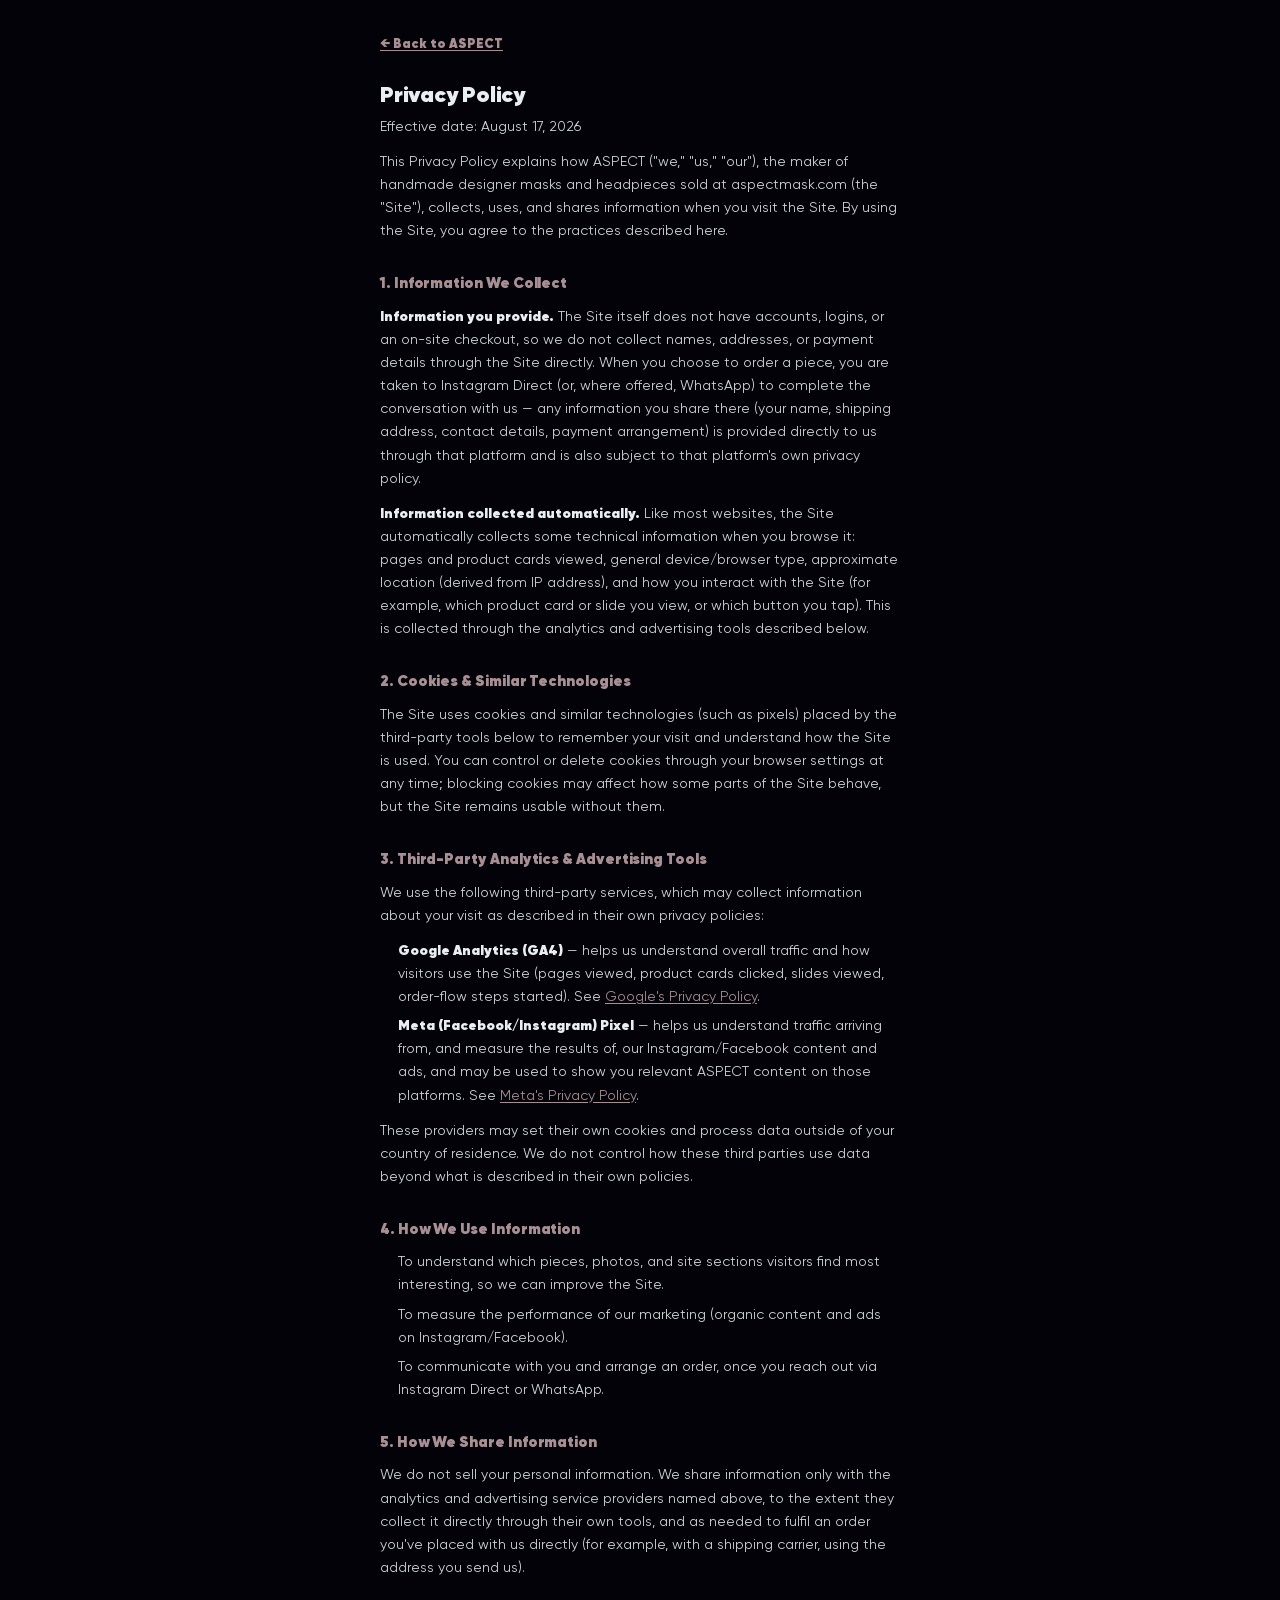
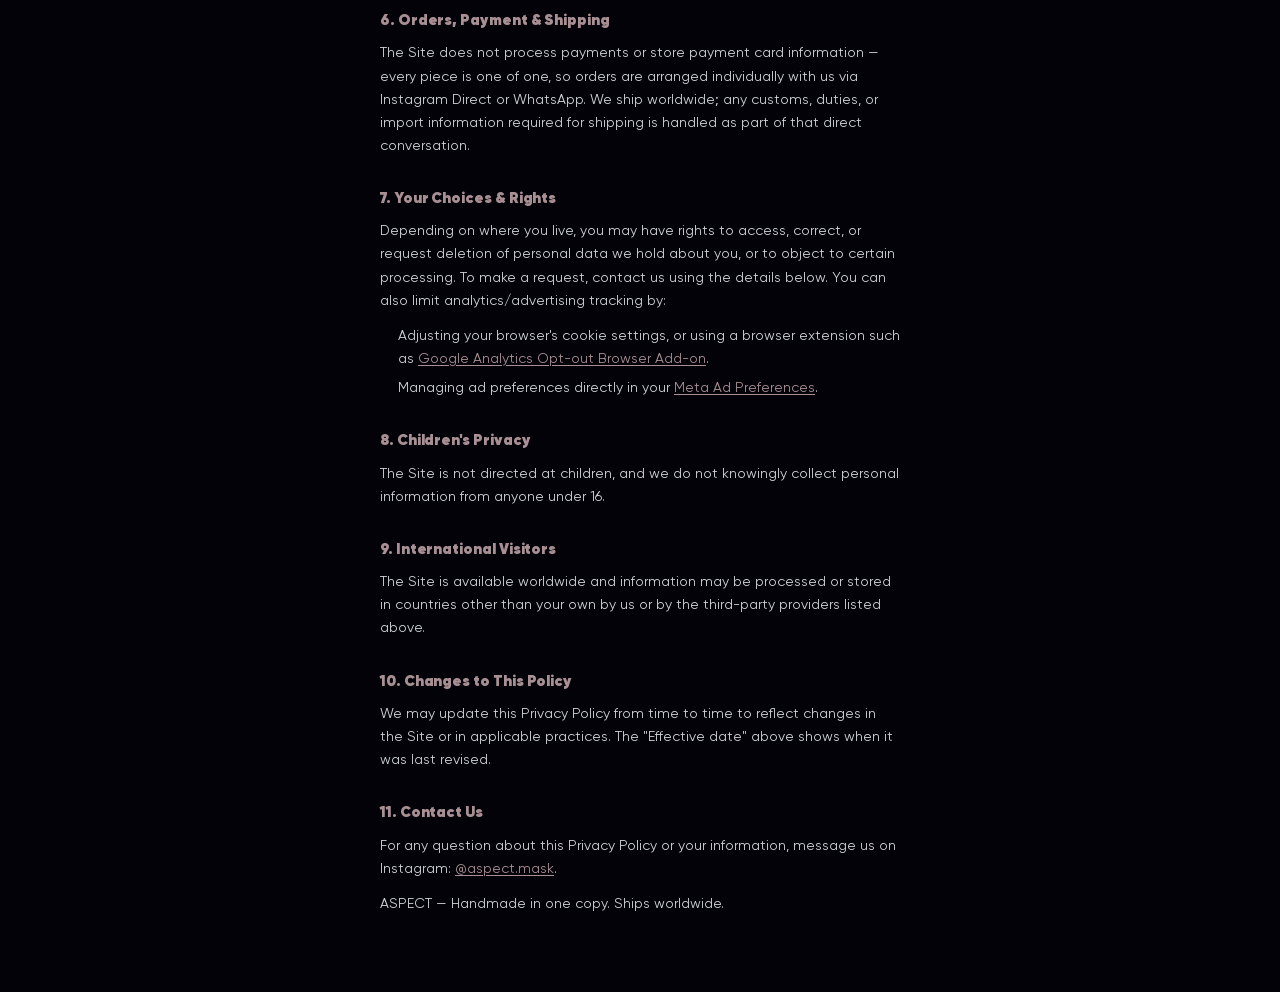
==== privacy/index.html @ fd1a6d65 "Add Privacy Policy page (needed for Pinterest API registration)" ====
<!DOCTYPE html>
<html lang="en">
<head>
<meta charset="UTF-8" />
<meta name="viewport" content="width=device-width, initial-scale=1, viewport-fit=cover" />
<title>Privacy Policy | ASPECT — Handmade Designer Masks &amp; Headpieces</title>
<meta name="description" content="Privacy Policy for aspectmask.com — how ASPECT collects, uses, and protects information from site visitors." />
<link rel="canonical" href="https://aspectmask.com/privacy/" />
<meta name="robots" content="index, follow" />
<link rel="icon" type="image/png" href="/assets/brand/logo.png">
<link rel="stylesheet" href="/css/style.css" />
<style>
  /* ---------- standalone privacy policy page ----------
     Not part of the SPA (no app.js/products.js needed — this is static
     prose). Reuses css/style.css tokens/fonts for a consistent look,
     with a small amount of page-only CSS for the prose layout. */
  .legal-wrap { max-width: var(--maxw); margin: 0 auto; padding: 32px 20px 64px; }
  .legal-back {
    display: inline-block; margin-bottom: 28px; color: var(--accent-text);
    font-size: 13px; text-decoration: none; font-weight: 600;
  }
  .legal-back:active { opacity: 0.7; }
  .legal-wrap h1 {
    font-size: 22px; line-height: 1.25; margin-bottom: 6px; color: var(--fg);
  }
  .legal-updated { color: var(--muted); font-size: 12.5px; margin-bottom: 28px; }
  .legal-wrap h2 {
    font-family: var(--font-display); font-size: 15px; color: var(--accent-text);
    margin: 30px 0 10px; letter-spacing: -0.005em;
  }
  .legal-wrap p, .legal-wrap li {
    font-size: 14px; line-height: 1.65; color: #cfd3d6; margin: 0 0 12px;
  }
  .legal-wrap ul { padding-left: 18px; margin: 0 0 12px; }
  .legal-wrap li { margin-bottom: 6px; }
  .legal-wrap a { color: var(--accent-text); text-decoration: underline; text-underline-offset: 2px; }
  .legal-wrap strong { color: var(--fg); }
  .legal-footer-note { color: var(--muted); font-size: 12.5px; margin-top: 34px; }
</style>
</head>
<body>

<div class="legal-wrap">
  <a class="legal-back" href="/">&larr; Back to ASPECT</a>

  <h1>Privacy Policy</h1>
  <p class="legal-updated">Effective date: August 17, 2026</p>

  <p>This Privacy Policy explains how ASPECT ("we," "us," "our"), the maker of handmade designer masks and headpieces sold at aspectmask.com (the "Site"), collects, uses, and shares information when you visit the Site. By using the Site, you agree to the practices described here.</p>

  <h2>1. Information We Collect</h2>
  <p><strong>Information you provide.</strong> The Site itself does not have accounts, logins, or an on-site checkout, so we do not collect names, addresses, or payment details through the Site directly. When you choose to order a piece, you are taken to Instagram Direct (or, where offered, WhatsApp) to complete the conversation with us — any information you share there (your name, shipping address, contact details, payment arrangement) is provided directly to us through that platform and is also subject to that platform's own privacy policy.</p>
  <p><strong>Information collected automatically.</strong> Like most websites, the Site automatically collects some technical information when you browse it: pages and product cards viewed, general device/browser type, approximate location (derived from IP address), and how you interact with the Site (for example, which product card or slide you view, or which button you tap). This is collected through the analytics and advertising tools described below.</p>

  <h2>2. Cookies &amp; Similar Technologies</h2>
  <p>The Site uses cookies and similar technologies (such as pixels) placed by the third-party tools below to remember your visit and understand how the Site is used. You can control or delete cookies through your browser settings at any time; blocking cookies may affect how some parts of the Site behave, but the Site remains usable without them.</p>

  <h2>3. Third-Party Analytics &amp; Advertising Tools</h2>
  <p>We use the following third-party services, which may collect information about your visit as described in their own privacy policies:</p>
  <ul>
    <li><strong>Google Analytics (GA4)</strong> — helps us understand overall traffic and how visitors use the Site (pages viewed, product cards clicked, slides viewed, order-flow steps started). See <a href="https://policies.google.com/privacy" target="_blank" rel="noopener">Google's Privacy Policy</a>.</li>
    <li><strong>Meta (Facebook/Instagram) Pixel</strong> — helps us understand traffic arriving from, and measure the results of, our Instagram/Facebook content and ads, and may be used to show you relevant ASPECT content on those platforms. See <a href="https://www.facebook.com/privacy/policy/" target="_blank" rel="noopener">Meta's Privacy Policy</a>.</li>
  </ul>
  <p>These providers may set their own cookies and process data outside of your country of residence. We do not control how these third parties use data beyond what is described in their own policies.</p>

  <h2>4. How We Use Information</h2>
  <ul>
    <li>To understand which pieces, photos, and site sections visitors find most interesting, so we can improve the Site.</li>
    <li>To measure the performance of our marketing (organic content and ads on Instagram/Facebook).</li>
    <li>To communicate with you and arrange an order, once you reach out via Instagram Direct or WhatsApp.</li>
  </ul>

  <h2>5. How We Share Information</h2>
  <p>We do not sell your personal information. We share information only with the analytics and advertising service providers named above, to the extent they collect it directly through their own tools, and as needed to fulfil an order you've placed with us directly (for example, with a shipping carrier, using the address you send us).</p>

  <h2>6. Orders, Payment &amp; Shipping</h2>
  <p>The Site does not process payments or store payment card information — every piece is one of one, so orders are arranged individually with us via Instagram Direct or WhatsApp. We ship worldwide; any customs, duties, or import information required for shipping is handled as part of that direct conversation.</p>

  <h2>7. Your Choices &amp; Rights</h2>
  <p>Depending on where you live, you may have rights to access, correct, or request deletion of personal data we hold about you, or to object to certain processing. To make a request, contact us using the details below. You can also limit analytics/advertising tracking by:</p>
  <ul>
    <li>Adjusting your browser's cookie settings, or using a browser extension such as <a href="https://tools.google.com/dlpage/gaoptout" target="_blank" rel="noopener">Google Analytics Opt-out Browser Add-on</a>.</li>
    <li>Managing ad preferences directly in your <a href="https://www.facebook.com/adpreferences/ad_settings" target="_blank" rel="noopener">Meta Ad Preferences</a>.</li>
  </ul>

  <h2>8. Children's Privacy</h2>
  <p>The Site is not directed at children, and we do not knowingly collect personal information from anyone under 16.</p>

  <h2>9. International Visitors</h2>
  <p>The Site is available worldwide and information may be processed or stored in countries other than your own by us or by the third-party providers listed above.</p>

  <h2>10. Changes to This Policy</h2>
  <p>We may update this Privacy Policy from time to time to reflect changes in the Site or in applicable practices. The "Effective date" above shows when it was last revised.</p>

  <h2>11. Contact Us</h2>
  <p>For any question about this Privacy Policy or your information, message us on Instagram: <a href="https://instagram.com/aspect_mask" target="_blank" rel="noopener">@aspect.mask</a>.</p>

  <p class="legal-footer-note">ASPECT — Handmade in one copy. Ships worldwide.</p>
</div>

</body>
</html>
---- css/style.css ----
/* =========================================================================
   ASPECT — stylesheet
   -------------------------------------------------------------------------
   BRAND ASSETS: real brand kit loaded from Google Drive on 2026-07-20 —
   Gilroy (Regular/Medium/Heavy, self-hosted woff2) + the official palette:
     #030208 near-black · #591B20 wine/burgundy · #798582 sage · #E9EEF2 ivory
   Logo: assets/brand/logo.png (black artwork on transparent bg — displayed
   inverted to white via CSS `filter: invert(1)` since the site is dark).
   ========================================================================= */

@font-face {
  font-family: "Gilroy";
  src: url("../assets/brand/fonts/Gilroy-Heavy.woff2") format("woff2");
  font-weight: 700;
  font-display: swap;
}
@font-face {
  font-family: "Gilroy";
  src: url("../assets/brand/fonts/Gilroy-Medium.woff2") format("woff2");
  font-weight: 500;
  font-display: swap;
}
@font-face {
  font-family: "Gilroy";
  src: url("../assets/brand/fonts/Gilroy-Regular.woff2") format("woff2");
  font-weight: 400;
  font-display: swap;
}

:root {
  --bg: #030208;
  --bg-card: #111016;
  --fg: #e9eef2;
  --muted: #798582;
  --accent: #591b20;       /* brand wine/burgundy — use for fills, buttons, borders */
  --accent-text: #a88f94;  /* burgundy lightened for legible small text/labels on black */
  --accent-bright: #9c2e3a; /* brand wine/burgundy, brightened — for the one high-stakes "order" button only */
  --line: #232329;
  --radius: 2px;
  --font-display: "Gilroy", "Poppins", sans-serif;
  --font-body: "Gilroy", "Inter", sans-serif;
  --maxw: 560px; /* mobile-first single column max width, feels good on desktop too */
}

* { box-sizing: border-box; }
html { -webkit-text-size-adjust: 100%; }
body {
  margin: 0;
  background: var(--bg);
  color: var(--fg);
  font-family: var(--font-body);
  line-height: 1.5;
  -webkit-font-smoothing: antialiased;
}
h1, h2, h3 { font-family: var(--font-display); font-weight: 700; margin: 0; letter-spacing: -0.01em; }
p { margin: 0; }
a { color: inherit; text-decoration: none; }
ul, ol { margin: 0; padding: 0; list-style: none; }
img, video { display: block; max-width: 100%; }
button { font-family: inherit; cursor: pointer; }

.wrap { max-width: var(--maxw); margin: 0 auto; padding: 0 20px; }

/* ---------- header ---------- */
.site-header {
  position: sticky; top: 0; z-index: 20;
  background: rgba(10,10,10,0.9);
  backdrop-filter: blur(8px);
  border-bottom: 1px solid var(--line);
}
.header-inner { display: flex; align-items: center; justify-content: space-between; height: 56px; }
.logo { height: 20px; width: auto; filter: invert(1); } /* source artwork is black-on-transparent; inverted to show white on our dark bg */
.header-ig {
  font-size: 12px; font-weight: 600; letter-spacing: 0.04em; text-transform: uppercase;
  border: 1px solid var(--line); padding: 7px 12px; border-radius: var(--radius);
  color: var(--fg);
}
.header-ig:active { border-color: var(--accent-text); }

/* ---------- hero photo banner ---------- */
/* Photo banner with title/subtitle overlaid at the bottom over a gradient
   scrim — matches Lena's Figma mockup 2026-07-27. */
.hero-photo-banner {
  position: relative;
  width: 100%;
  max-width: 900px; /* keeps the banner from ballooning in height on wide desktop windows — mobile is the real target */
  margin: 0 auto;
  aspect-ratio: 9 / 10; /* ~half of a standard mobile screen height (390x844) — crops top/bottom of hero-banner.jpg symmetrically via object-fit:cover below, no stretching/distortion */
  background: var(--bg-card);
  border-bottom: 1px solid var(--line);
  overflow: hidden;
}
.hero-photo-img-slot { position: absolute; inset: 0; display: flex; align-items: center; justify-content: center; }
.hero-photo-banner img { width: 100%; height: 100%; object-fit: cover; display: block; }
.hero-photo-placeholder-label {
  font-size: 11px; font-weight: 600; letter-spacing: 0.1em; text-transform: uppercase;
  color: var(--muted);
}
/* Gradient scrim — guarantees the white overlay text stays readable no
   matter what's in that part of the photo, even if the crop changes later. */
.hero-photo-scrim {
  position: absolute; left: 0; right: 0; bottom: 0; height: 55%;
  background: linear-gradient(to bottom, rgba(3,2,8,0) 0%, rgba(3,2,8,0.75) 65%, rgba(3,2,8,0.92) 100%);
  pointer-events: none;
}
.hero-photo-overlay-text {
  position: absolute; left: 20px; right: 20px; bottom: 24px;
  text-align: center;
}
/* font-weight 400 (thin, same as .card-name) — per Lena 2026-07-29: the hero
   headline over the photo was too loud/shouty at the default h1 bold (700).
   font-size left untouched, only the weight changed. */
.hero-photo-overlay-text h1 { font-size: 38px; font-weight: 400; line-height: 1.1; margin-bottom: 8px; color: var(--fg); }
.hero-photo-overlay-text .hero-sub { color: var(--muted); font-size: 15.5px; line-height: 1.4; margin-bottom: 0; }

/* ---------- hero ---------- */
/* bottom padding trimmed 2026-07-27 per Lena — catalog cards should follow
   right after the "Only 6 pieces exist now:" heading, not after a big gap. */
.hero { padding: 28px 0 18px; text-align: left; }

.hero-wear-for-heading {
  font-size: 11px; font-weight: 600; letter-spacing: 0.1em; text-transform: uppercase;
  color: rgba(233, 238, 242, 0.68); margin-bottom: 12px; /* neutral, not accent-tinted — matches Lena's mockup */
}
/* 2-column grid, approved via Lena's Figma mockup 2026-07-27 — bigger than
   body text on purpose (16px vs ~14.5-15.5px elsewhere) for readability at
   this more compact layout. */
.hero-wear-for-list {
  display: grid; grid-template-columns: 1fr 1fr;
  column-gap: 14px; row-gap: 14px; margin-bottom: 30px;
}
.hero-wear-for-list li {
  font-size: 16px; line-height: 1.35; color: var(--fg);
  display: flex; gap: 6px; align-items: flex-start;
}
.hero-wear-for-list li::before { content: "—"; color: var(--accent-text); flex: none; }

/* 3rd tier — quiet descriptor paragraph, plain text (2026-07-27: "Fashion
   avant-garde masks" moved back into this block as its first line — no
   longer its own heading, per Lena's swap: the emphasis moves to "Only 6
   pieces" below instead). */
.hero-tagline-lines {
  color: var(--muted); font-size: 13.5px; line-height: 1.6;
  text-align: center; margin-bottom: 34px;
}
.hero-tagline-lines p { margin: 0 0 2px; }

/* Scarcity callout — the emphasized heading of this section (Gilroy
   Medium, well below the photo's H1 weight/size). No subtitle under it
   anymore — removed 2026-07-27 per Lena, the line now says it all on its
   own ("Only 6 pieces exist now:"). */
.hero-scarcity-number {
  font-family: var(--font-display); font-weight: 500; text-align: center;
  font-size: 21px; line-height: 1.25; color: var(--fg);
}

/* ---------- buttons ---------- */
.btn {
  display: inline-flex; align-items: center; justify-content: center;
  padding: 14px 22px; font-size: 13.5px; font-weight: 700; letter-spacing: 0.04em; text-transform: uppercase;
  border-radius: var(--radius); border: 1px solid transparent; transition: opacity .15s ease;
}
.btn:active { opacity: 0.7; }
.btn-primary { background: var(--accent); color: var(--fg); }
.btn-ghost { background: transparent; color: var(--fg); border-color: var(--line); }
.btn-block { display: flex; width: 100%; margin-top: 10px; }

/* ---------- catalog section ---------- */
/* No divider/border and minimal top padding 2026-07-27 per Lena — cards
   should follow immediately after the "Only 6 pieces exist now:" heading,
   not sit behind a section break. */
.catalog { padding: 10px 0 60px; }

.grid { display: grid; grid-template-columns: 1fr 1fr; gap: 14px; }
/* flex column + height:100% (2026-07-27) — grid rows already stretch items
   to equal height, but content (product name length, etc.) varied inside,
   so the "View piece" buttons landed at different heights per card. Flex
   column here + margin-top:auto on .card-btn pins the button to the
   bottom of every card, regardless of how much text is above it. */
.card {
  background: var(--bg-card); border: 1px solid var(--line); border-radius: var(--radius);
  overflow: hidden; cursor: pointer; -webkit-tap-highlight-color: rgba(233,238,242,0.15);
  display: flex; flex-direction: column; height: 100%;
}
.card-media { position: relative; width: 100%; aspect-ratio: 3/4; overflow: hidden; }
.card-media img { width: 100%; height: 100%; object-fit: cover; }
.card-badge {
  position: absolute; top: 8px; left: 8px; background: rgba(10,10,10,0.75);
  color: var(--accent-text); font-size: 9.5px; font-weight: 700; letter-spacing: 0.08em; text-transform: uppercase;
  padding: 4px 7px; border-radius: 2px; border: 1px solid var(--line);
}
.card-info { padding: 12px 12px 14px; display: flex; flex-direction: column; flex: 1; }
/* Tagline removed from the grid preview 2026-07-27 per Lena (still shown in
   the product modal, just not on the card thumbnail) — name sits right on
   top of price now, tight gap (no reserved 2-line space anymore: all 6
   current names fit on one line, and the button still pins to the bottom
   of each card via flex + margin-top:auto, so a future longer name that
   wraps to 2 lines won't break alignment within its own row). */
.card-name { font-family: var(--font-display); font-weight: 400; font-size: 14px; line-height: 1.3; margin-bottom: 4px; min-height: 18px; }
/* font-weight 400 — our Gilroy has only Regular(400)/Medium(500)/Heavy(700)
   loaded, no lighter "thin" cut exists, so Regular is as light as this can
   get without adding a new font file. */
.card-price { font-size: 13px; font-weight: 400; color: var(--accent-text); margin-bottom: 8px; }
/* Outline only, no fill — 2026-07-27 per Lena: a solid white button was
   pulling too much attention off the product photo itself; the whole card
   is already tappable, so the button just needs to read clearly, not shout. */
.card-btn {
  width: 100%; text-align: center; font-size: 11px; padding: 10px;
  border: 1px solid var(--fg); background: transparent; color: var(--fg);
  border-radius: var(--radius); font-weight: 500; letter-spacing: 0.06em; text-transform: none;
  margin-top: auto;
}

/* ---------- media placeholder (used when a photo/video file is missing) ---------- */
.placeholder-slide {
  width: 100%; height: 100%; display: flex; flex-direction: column; align-items: center; justify-content: center;
  gap: 8px; text-align: center; padding: 20px;
  background: repeating-linear-gradient(135deg, #141414, #141414 10px, #181818 10px, #181818 20px);
  border: 1px dashed var(--line); color: var(--muted); font-size: 11.5px;
}
.placeholder-slide .ph-icon { font-size: 22px; opacity: 0.5; }
.placeholder-slide .ph-label { font-weight: 600; color: var(--fg); font-size: 12px; }

/* ---------- text slide: top-half photo crop (dimmed) + graphite panel with logo + bullets ----------
   Redesigned 2026-07-28 per Lena's new Figma mockup (node 21:3) — heading + subheading dropped
   entirely, photo grows from 33% to ~54% of the slide, and the "aspect" watermark moves down to
   sit in the gap between the photo and the bullets instead of straddling the photo edge. Bullets
   themselves are unchanged (same copy, same type scale). */
.text-slide {
  position: relative; width: 100%; height: 100%; display: flex; flex-direction: column;
  background: var(--bg-card); /* graphite black from the palette */
  overflow: hidden;
}
.text-slide-photo { position: relative; width: 100%; height: 53.7%; flex-shrink: 0; overflow: hidden; }
.text-slide-photo img {
  /* object-position / transform-origin are set inline per-product (js/app.js, `focusY` field
     on the text-slide item in products.js) — the eye-position crop point differs per photo.
     scale(1.81) stays fixed for every product — do not change it. Fallback values below only
     apply if a product's text-slide item somehow has no inline style. */
  display: block; width: 100%; height: 100%; object-fit: cover; object-position: center 41%;
  transform: scale(1.81); transform-origin: center 41%;
}
.text-slide-photo-scrim { position: absolute; top: 0; right: 0; bottom: 0; left: 0; background: rgba(3,2,8,0.45); }

/* brand watermark — low-opacity "aspect" mark. Repositioned 2026-07-28 to sit right below the
   (now taller) photo, right-of-center — same right-of-center placement Lena's original Canva
   mockup used, just recalibrated for the new photo height. Absolutely positioned against
   .text-slide, out of normal flow. Same position/size for every product — only the background
   photo behind it changes. */
.text-slide .text-slide-watermark {
  position: absolute; z-index: 3; pointer-events: none;
  top: 294px; right: 65px; width: 97px; height: auto; opacity: 0.3; object-fit: contain;
}

.text-slide-content {
  flex: 1; display: flex; flex-direction: column; align-items: center;
  padding: 89px 18px 8px; /* 89px clears the photo + watermark above (out-of-flow), tight per Figma */
}
/* bullets: quietest tier, muted color — now the only content in this panel (heading/subheading
   removed 2026-07-28). Copy/type scale unchanged. */
.text-slide-bullets {
  margin: 0 auto; width: 340px; list-style: none; padding: 0;
  display: flex; flex-direction: column; gap: 6px;
}
.text-slide-bullets li {
  font-size: 14px; line-height: 1.45; color: var(--muted); padding-left: 16px; position: relative;
}
.text-slide-bullets li::before { content: "—"; position: absolute; left: 0; color: var(--accent-text); }

/* ---------- fit slide: full-bleed on-mannequin photo + objection-handling bullets overlaid
   at the bottom (fit / comfort / travel). Added 2026-08-08, now slide 2 — replaces the old
   hero-video slot. Designed + approved in sandbox on Ruby Dune, see
   slide2-fit-slide-template-spec.md (Claude Project doc) for the full design rationale and
   per-product photo calibration table. Same bullet copy on every product. ---------- */
.fit-slide { position: relative; width: 100%; height: 100%; overflow: hidden; background: #000; }
.fit-slide img { width: 100%; height: 100%; object-fit: cover; display: block; }
.fit-slide-scrim {
  position: absolute; left: 0; right: 0; bottom: 0; height: 46%;
  background: linear-gradient(180deg, rgba(3,2,8,0) 0%, rgba(3,2,8,0.72) 30%, rgba(3,2,8,0.93) 65%, rgba(3,2,8,0.96) 100%);
}
.fit-slide-content { position: absolute; left: 0; right: 0; bottom: 34px; padding: 0 22px; }
/* width:fit-content shrinks the bullet block to its widest line instead of a fixed box — that's
   what makes the paragraph read as centered on the slide while the hanging-indent dashes (the
   li::before below) stay aligned in one column within it. text-align:center on the <li> itself
   was tried and rejected — it made every dash drift with its own line's text width. */
.fit-slide-bullets {
  margin: 0 auto; width: fit-content; max-width: 300px; list-style: none; padding: 0;
  display: flex; flex-direction: column; gap: 5px;
}
.fit-slide-bullets li {
  font-size: 17px; line-height: 1.3; color: #efefef;
  padding-left: 18px; position: relative; text-align: left; white-space: nowrap;
}
.fit-slide-bullets li::before { content: "—"; position: absolute; left: 0; color: var(--accent-text); }
/* lead phrase (before the colon) at full opacity to catch the eye first; the rest of the line
   is dimmed so it reads as supporting detail rather than competing for attention. */
.fit-slide-bullets .fit-strong { opacity: 1; }
.fit-slide-bullets .fit-dim { opacity: .55; }

/* ---------- proof slide: full-bleed process photo + short proof-of-craft text, sits right after
   the text slide (added 2026-07-28 per Lena's Figma mockup, node 21:26). Same text on every
   product — only the background photo changes (a photo of the piece actually being made). ---------- */
.proof-slide { position: relative; width: 100%; height: 100%; overflow: hidden; }
.proof-slide img { width: 100%; height: 100%; object-fit: cover; display: block; }
.proof-slide-scrim { position: absolute; inset: 0; background: rgba(3,2,8,0.6); } /* 2026-07-28: bumped from 0.45 — proof photos are much brighter than text-slide's, same 0.45 read as barely-there */
.proof-slide-content { position: absolute; left: 0; right: 0; top: 66%; padding: 0 25px 0 60px; } /* 2026-07-28: raised to align with top edge of bottom third (was bottom:0), left padding widened 25px -> 60px per Lena's second round (44px still felt tight) */
.proof-slide-heading {
  font-family: var(--font-display); font-weight: 500; font-size: 25px; letter-spacing: 0.03em;
  text-transform: uppercase; color: var(--fg); text-align: left; margin: 0 0 12px;
}
.proof-slide-body p { font-size: 15px; line-height: 21px; color: #efefef; margin: 0; text-align: left; } /* brightened per Lena's Figma update 2026-07-28 — was var(--muted) */

/* ---------- cta slide (hero photo + overlay copy, final carousel slide) ---------- */
.cta-slide { position: relative; width: 100%; height: 100%; }
.cta-slide img { width: 100%; height: 100%; object-fit: cover; }
.cta-slide-overlay {
  position: absolute; left: 0; right: 0; bottom: 0; height: 33%;
  display: flex; flex-direction: column; justify-content: center;
  padding: 0 18px; box-sizing: border-box;
  background: linear-gradient(180deg, rgba(3,2,8,0) 0%, rgba(3,2,8,0.78) 25%, rgba(3,2,8,0.94) 60%, rgba(3,2,8,0.96) 100%);
}
.cta-slide-title {
  font-family: var(--font-display); font-weight: 400; font-size: 30px; line-height: 1.05;
  color: var(--fg); margin-bottom: 10px; width: 100%; text-align: center;
} /* not bold — same weight as the product name, per Lena 2026-07-28 (was 700).
     Shrunk 38px -> 30px (-20%) 2026-08-10 per Lena, for the new urgency-copy
     CTA slide ("Only one exists.") — leaves breathing room left/right of the
     shorter title. */
.cta-slide-sub {
  font-family: var(--font-body); font-size: 17px; line-height: 1.3; color: var(--accent-text);
  font-weight: 400; text-align: center;
} /* shrunk 19.5px -> 17px 2026-08-10 per Lena, to match the smaller title */

/* ---------- final-cta slide (slide 8, target sequence) — "one of one, gone" theme,
   added 2026-08-10 per Lena. Reuses the exact cta-slide photo/overlay structure —
   only the copy differs, plus a small "ready to ship today" caption under the sub.
   Prototyped on Ruby Dune first for approval before building for all products —
   see product-card-slide-sequence-v2-decision.md, slide 8. ---------- */
.finalcta-slide-caption {
  font-family: var(--font-body); font-size: 12px; letter-spacing: 0.04em; text-transform: uppercase;
  color: var(--muted); font-weight: 500; text-align: center; margin-top: 10px;
}

/* ---------- footer ---------- */
.site-footer { border-top: 1px solid var(--line); padding: 34px 0 46px; text-align: center; }
.footer-brand { height: 30px; width: auto; margin: 0 auto 10px; filter: invert(1); }
.footer-line { color: var(--muted); font-size: 12.5px; margin-bottom: 10px; }
.footer-ig { display: inline-block; font-size: 12.5px; color: var(--accent-text); font-weight: 600; }
/* privacy-policy link, added 2026-08-17 (Pinterest API registration required a published
   policy URL) — small/muted, sits below the IG handle so it doesn't compete visually */
.footer-legal { margin: 14px 0 0; }
.footer-legal a { color: var(--muted); font-size: 11px; text-decoration: underline; text-underline-offset: 2px; }

/* ---------- modal (product detail) ---------- */
.modal {
  position: fixed; top: 0; right: 0; bottom: 0; left: 0; z-index: 50; background: var(--bg);
  display: none; overflow-y: auto; -webkit-overflow-scrolling: touch;
}
.modal.open { display: block; }
.modal-inner { max-width: var(--maxw); margin: 0 auto; position: relative; min-height: 100%; }

.modal-close {
  position: absolute; top: 14px; right: 14px; z-index: 5;
  width: 34px; height: 34px; border-radius: 50%; border: none;
  background: rgba(10,10,10,0.65); color: var(--fg); font-size: 15px;
}

.carousel-wrap { position: relative; }
.carousel {
  display: flex; overflow-x: auto; scroll-snap-type: x mandatory; -webkit-overflow-scrolling: touch;
  aspect-ratio: 3/4; scrollbar-width: none;
}
.carousel::-webkit-scrollbar { display: none; }
.carousel-slide { flex: 0 0 100%; scroll-snap-align: start; width: 100%; height: 100%; }

/* prev/next arrows — mainly for mouse/desktop use, swipe still works on touch */
.carousel-arrow {
  position: absolute; top: 50%; transform: translateY(-50%); z-index: 4;
  width: 36px; height: 36px; border-radius: 50%; border: none;
  background: rgba(3,2,8,0.55); color: var(--fg); font-size: 20px; line-height: 1;
  display: flex; align-items: center; justify-content: center;
}
.carousel-arrow-prev { left: 10px; }
.carousel-arrow-next { right: 10px; }
.carousel-arrow:active { opacity: 0.7; }
.carousel-slide img, .carousel-slide video { width: 100%; height: 100%; object-fit: cover; }

.carousel-dots { display: flex; justify-content: center; flex-wrap: wrap; gap: 12px; padding: 14px 20px; cursor: pointer; }
.carousel-dots span { display: block; width: 6px; height: 6px; border-radius: 50%; background: rgba(233,238,242,0.3); }
.carousel-dots span.active { background: var(--accent-text); }

.modal-body { padding: 4px 20px 40px; }

/* level 1 of attention: price + the order button, same row */
.price-row { display: flex; align-items: center; justify-content: space-between; gap: 12px; margin-bottom: 18px; }
.modal-price { font-family: var(--font-display); font-size: 32px; font-weight: 400; color: var(--fg); letter-spacing: 0.035em; }
.btn-order {
  display: inline-flex; align-items: center; justify-content: center; flex: 0 0 46%; text-align: center;
  padding: 13px 10px; font-size: 11px; font-weight: 400; letter-spacing: 0.02em; text-transform: none;
  border-radius: var(--radius); border: none; background: var(--accent-bright); color: #fff; line-height: 1.3;
  transition: opacity .15s ease;
} /* not bold, not caps — per Lena 2026-07-28 (was font-weight:700, text-transform:uppercase) */
.btn-order:active { opacity: 0.75; }

/* level 2: product name */
.modal-body h3 { font-size: 21px; font-weight: 400; margin-bottom: 4px; }
.modal-tagline { color: var(--muted); font-size: 13.5px; margin-bottom: 10px; }

/* plain-text line about shipping, right after name/tagline — pre-empts the #1 cross-border objection
   before the buyer reaches the trust bullets */
.shipping-line { color: var(--fg); font-size: 13px; line-height: 1.5; margin-bottom: 20px; }

.trust-list { display: flex; flex-direction: column; gap: 9px; margin-bottom: 0; }

/* noticeable but deliberately quieter than the price/order row above — a bordered
   card with an icon, not a bright color, so it doesn't compete with level 1 */
.question-line {
  margin-top: 22px; display: flex; align-items: center; justify-content: center; gap: 10px;
  padding: 14px 16px; border: 1px solid var(--line); border-radius: var(--radius); background: var(--bg-card);
  font-size: 14.5px; color: var(--fg);
}
.question-line .chat-icon { width: 21px; height: 21px; flex-shrink: 0; color: var(--accent-text); }
.question-line a { color: var(--accent-text); font-weight: 700; text-decoration: underline; text-underline-offset: 2px; }
.trust-list li {
  font-size: 13px; color: var(--fg); padding-left: 16px; position: relative; line-height: 1.4;
}
.trust-list li::before { content: "—"; position: absolute; left: 0; color: var(--accent-text); }

/* occasion list — added 2026-07-28 per Lena, sits after the trust bullets and before the
   "Have a question?" block. Same text on every product, static markup (not per-product data). */
.modal-occasions-heading {
  font-size: 11px; font-weight: 500; letter-spacing: 0.1em; text-transform: uppercase;
  color: rgba(233, 238, 242, 0.68); margin: 22px 0 12px;
}
.modal-occasions-list {
  display: grid; grid-template-columns: 1fr 1fr;
  column-gap: 14px; row-gap: 10px; margin: 0; padding: 0; list-style: none;
}
.modal-occasions-list li {
  font-size: 13px; line-height: 1.4; color: var(--fg); padding-left: 16px; position: relative;
}
.modal-occasions-list li::before { content: "—"; position: absolute; left: 0; color: var(--accent-text); }

/* ---------- order popup: lightweight bottom sheet, not a full-screen takeover ----------
   dimmed backdrop over the product card behind it; tap the backdrop or ✕ to dismiss */
.modal-order {
  background: rgba(3,2,8,0.72);
  align-items: flex-end; justify-content: center;
}
.modal-order.open { display: flex; }
.modal-order .modal-inner {
  min-height: 0; max-height: 85vh; width: 100%; overflow-y: auto;
  background: var(--bg); border-radius: 20px 20px 0 0;
  animation: sheet-up .22s ease-out;
}
@keyframes sheet-up { from { transform: translateY(18px); opacity: 0; } to { transform: translateY(0); opacity: 1; } }

.sheet-grabber { width: 36px; height: 4px; border-radius: 2px; background: var(--line); margin: 10px auto 0; }
.modal-order .modal-close { top: 12px; }

.modal-order .modal-inner-small { padding: 10px 20px 30px; }
.modal-order h3 { font-size: 19px; font-weight: 700; margin: 20px 0 12px; text-align: center; }

/* level 1 of attention is the headline above (bold); the two step buttons stay in caps
   (matches the site's button convention) but drop the bold weight so they read as
   clear, tappable controls rather than a second headline competing for attention */
.modal-order .btn { font-weight: 500; }

.copy-hint {
  display: flex; align-items: center; justify-content: center; gap: 6px;
  font-size: 12px; color: var(--accent-text); font-weight: 700;
  opacity: 0; transition: opacity .2s ease; margin-bottom: 14px;
}
.copy-hint.show { opacity: 1; }

.order-explainer { font-size: 13.5px; line-height: 1.55; color: var(--muted); text-align: center; margin-bottom: 22px; }

/* two explicit, numbered steps — copy the link, then send it — nothing happens silently in the background */
.order-step { display: flex; align-items: center; gap: 10px; }
.order-step + .copy-hint { margin-left: 34px; margin-top: -6px; justify-content: flex-start; }
.order-step-num {
  flex-shrink: 0; width: 24px; height: 24px; border-radius: 50%; display: flex; align-items: center; justify-content: center;
  background: var(--accent-text); color: var(--bg); font-size: 12px; font-weight: 700;
}
.order-step .btn-block { margin-top: 0; }

.sr-copy-field { position: absolute; width: 1px; height: 1px; opacity: 0; pointer-events: none; }

/* ---------- small screens polish ---------- */
@media (min-width: 480px) {
  .hero h1 { font-size: 38px; }
}

/* Respect safe areas on iOS */
.site-header, .site-footer { padding-left: env(safe-area-inset-left); padding-right: env(safe-area-inset-right); }
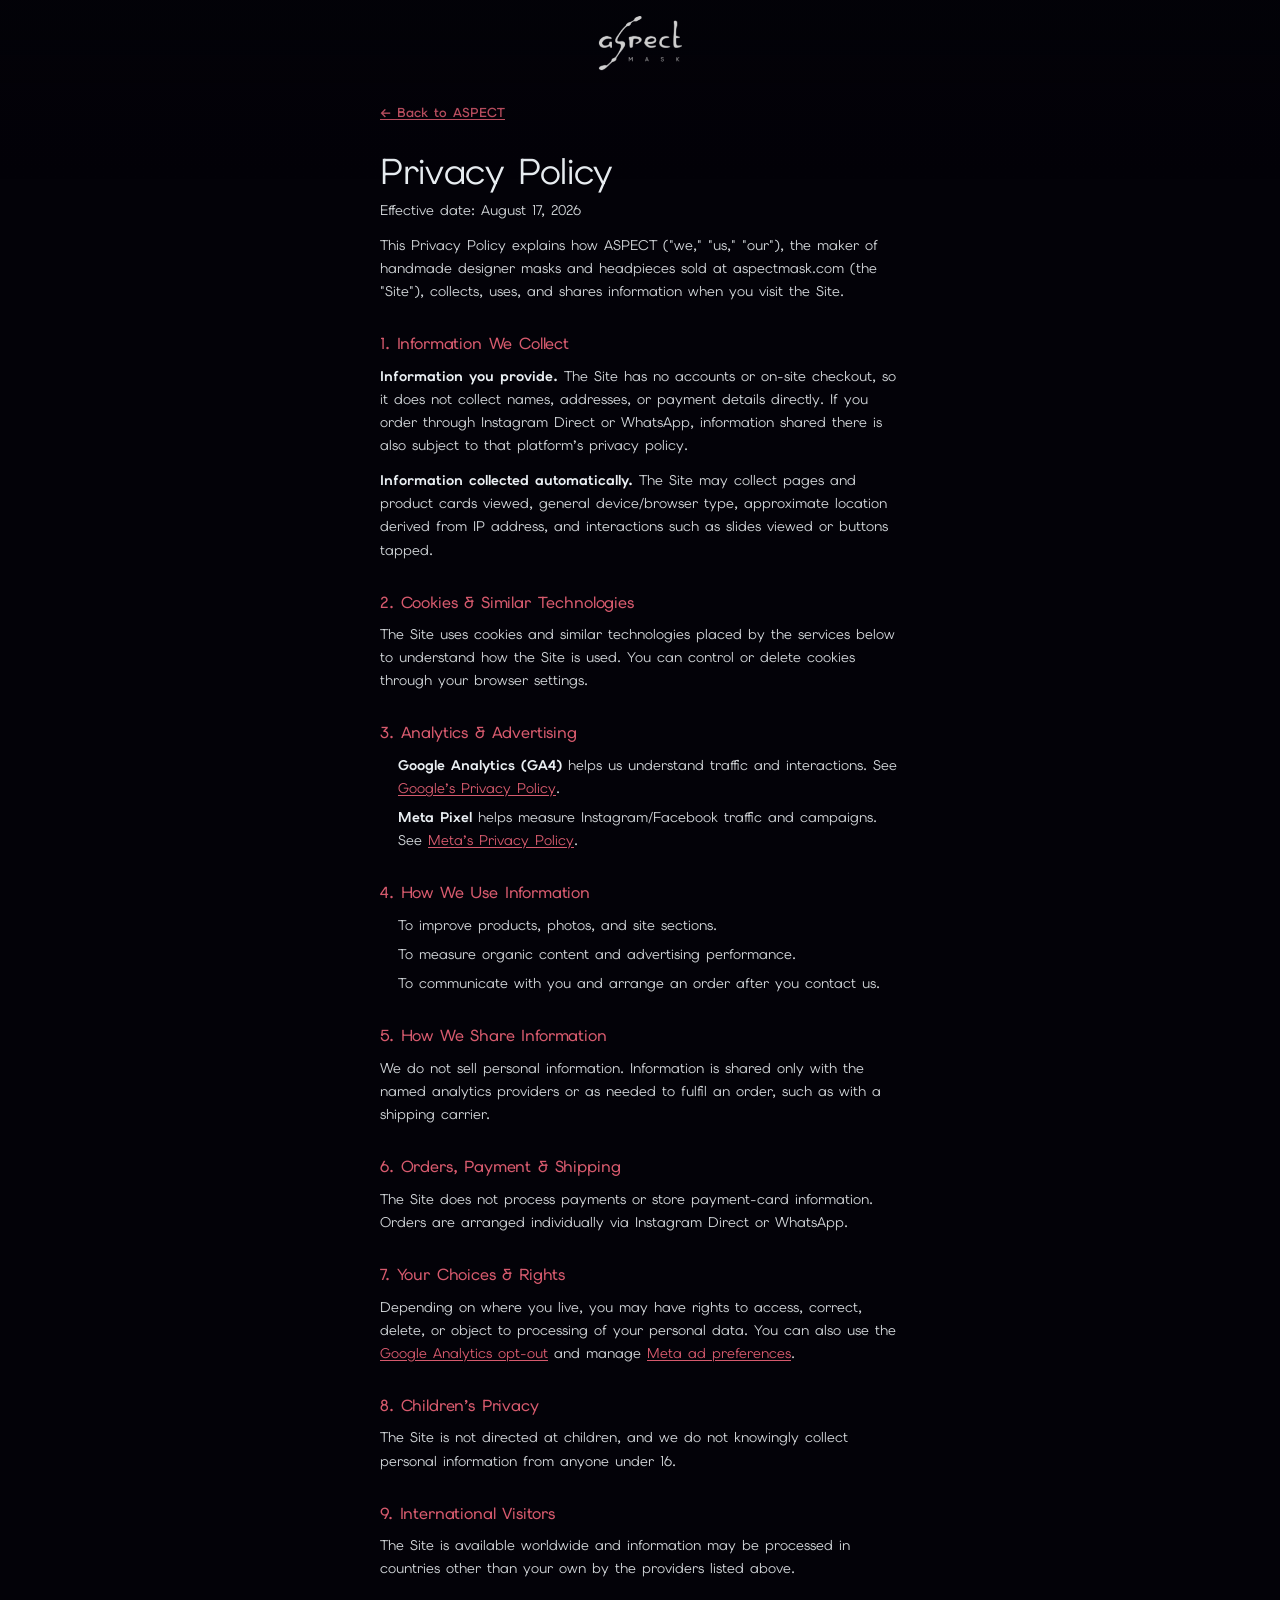
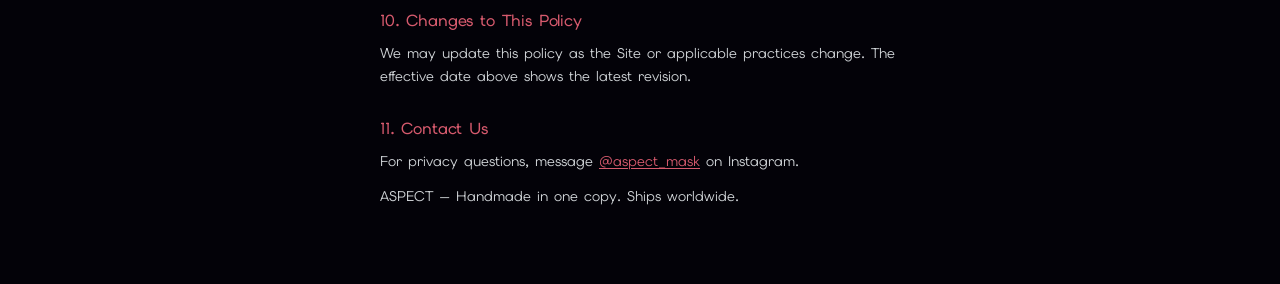
==== commit 698fc7e3: "Merge AR try-on update: privacy policy rewrite" ====
--- a/privacy/index.html
+++ b/privacy/index.html
@@ -7,96 +7,45 @@
 <meta name="description" content="Privacy Policy for aspectmask.com — how ASPECT collects, uses, and protects information from site visitors." />
 <link rel="canonical" href="https://aspectmask.com/privacy/" />
 <meta name="robots" content="index, follow" />
-<link rel="icon" type="image/png" href="/assets/brand/logo.png">
-<link rel="stylesheet" href="/css/style.css" />
+<link rel="icon" type="image/png" href="/assets/brand/logo.png" />
+<link rel="preconnect" href="https://fonts.googleapis.com" />
+<link rel="preconnect" href="https://fonts.gstatic.com" crossorigin />
+<link href="https://fonts.googleapis.com/css2?family=Elms+Sans:ital,wght@0,100..900;1,100..900&display=swap" rel="stylesheet" />
+<link rel="stylesheet" href="/css/style.css?v=20260817a" />
 <style>
-  /* ---------- standalone privacy policy page ----------
-     Not part of the SPA (no app.js/products.js needed — this is static
-     prose). Reuses css/style.css tokens/fonts for a consistent look,
-     with a small amount of page-only CSS for the prose layout. */
-  .legal-wrap { max-width: var(--maxw); margin: 0 auto; padding: 32px 20px 64px; }
-  .legal-back {
-    display: inline-block; margin-bottom: 28px; color: var(--accent-text);
-    font-size: 13px; text-decoration: none; font-weight: 600;
-  }
-  .legal-back:active { opacity: 0.7; }
-  .legal-wrap h1 {
-    font-size: 22px; line-height: 1.25; margin-bottom: 6px; color: var(--fg);
-  }
-  .legal-updated { color: var(--muted); font-size: 12.5px; margin-bottom: 28px; }
-  .legal-wrap h2 {
-    font-family: var(--font-display); font-size: 15px; color: var(--accent-text);
-    margin: 30px 0 10px; letter-spacing: -0.005em;
-  }
-  .legal-wrap p, .legal-wrap li {
-    font-size: 14px; line-height: 1.65; color: #cfd3d6; margin: 0 0 12px;
-  }
-  .legal-wrap ul { padding-left: 18px; margin: 0 0 12px; }
-  .legal-wrap li { margin-bottom: 6px; }
-  .legal-wrap a { color: var(--accent-text); text-decoration: underline; text-underline-offset: 2px; }
-  .legal-wrap strong { color: var(--fg); }
-  .legal-footer-note { color: var(--muted); font-size: 12.5px; margin-top: 34px; }
+.legal-wrap{max-width:var(--maxw);margin:0 auto;padding:100px 20px 64px}.legal-back{display:inline-block;margin-bottom:28px;color:var(--accent-text);font-size:13px;text-decoration:none;font-weight:600}.legal-wrap h1{font:400 36px/1.15 var(--font-display);margin-bottom:7px;color:var(--fg)}.legal-updated{color:var(--muted);font-size:12px;margin-bottom:30px}.legal-wrap h2{font:500 16px/1.35 var(--font-display);color:var(--accent-text);margin:30px 0 10px}.legal-wrap p,.legal-wrap li{font-size:14px;line-height:1.65;color:#cfd3d6;margin:0 0 12px}.legal-wrap ul{padding-left:18px;margin:0 0 12px}.legal-wrap li{margin-bottom:6px}.legal-wrap a{color:var(--accent-text);text-decoration:underline;text-underline-offset:2px}.legal-wrap strong{color:var(--fg)}.legal-footer-note{color:var(--muted);font-size:12px;margin-top:34px}
 </style>
 </head>
 <body>
-
-<div class="legal-wrap">
-  <a class="legal-back" href="/">&larr; Back to ASPECT</a>
-
+<header class="site-header" aria-label="ASPECT MASK"><img class="header-logo" src="/assets/brand/logo.png" alt="ASPECT MASK" /></header>
+<main class="legal-wrap">
+  <a class="legal-back" href="/">← Back to ASPECT</a>
   <h1>Privacy Policy</h1>
   <p class="legal-updated">Effective date: August 17, 2026</p>
-
-  <p>This Privacy Policy explains how ASPECT ("we," "us," "our"), the maker of handmade designer masks and headpieces sold at aspectmask.com (the "Site"), collects, uses, and shares information when you visit the Site. By using the Site, you agree to the practices described here.</p>
-
+  <p>This Privacy Policy explains how ASPECT ("we," "us," "our"), the maker of handmade designer masks and headpieces sold at aspectmask.com (the "Site"), collects, uses, and shares information when you visit the Site.</p>
   <h2>1. Information We Collect</h2>
-  <p><strong>Information you provide.</strong> The Site itself does not have accounts, logins, or an on-site checkout, so we do not collect names, addresses, or payment details through the Site directly. When you choose to order a piece, you are taken to Instagram Direct (or, where offered, WhatsApp) to complete the conversation with us — any information you share there (your name, shipping address, contact details, payment arrangement) is provided directly to us through that platform and is also subject to that platform's own privacy policy.</p>
-  <p><strong>Information collected automatically.</strong> Like most websites, the Site automatically collects some technical information when you browse it: pages and product cards viewed, general device/browser type, approximate location (derived from IP address), and how you interact with the Site (for example, which product card or slide you view, or which button you tap). This is collected through the analytics and advertising tools described below.</p>
-
+  <p><strong>Information you provide.</strong> The Site has no accounts or on-site checkout, so it does not collect names, addresses, or payment details directly. If you order through Instagram Direct or WhatsApp, information shared there is also subject to that platform’s privacy policy.</p>
+  <p><strong>Information collected automatically.</strong> The Site may collect pages and product cards viewed, general device/browser type, approximate location derived from IP address, and interactions such as slides viewed or buttons tapped.</p>
   <h2>2. Cookies &amp; Similar Technologies</h2>
-  <p>The Site uses cookies and similar technologies (such as pixels) placed by the third-party tools below to remember your visit and understand how the Site is used. You can control or delete cookies through your browser settings at any time; blocking cookies may affect how some parts of the Site behave, but the Site remains usable without them.</p>
-
-  <h2>3. Third-Party Analytics &amp; Advertising Tools</h2>
-  <p>We use the following third-party services, which may collect information about your visit as described in their own privacy policies:</p>
+  <p>The Site uses cookies and similar technologies placed by the services below to understand how the Site is used. You can control or delete cookies through your browser settings.</p>
+  <h2>3. Analytics &amp; Advertising</h2>
   <ul>
-    <li><strong>Google Analytics (GA4)</strong> — helps us understand overall traffic and how visitors use the Site (pages viewed, product cards clicked, slides viewed, order-flow steps started). See <a href="https://policies.google.com/privacy" target="_blank" rel="noopener">Google's Privacy Policy</a>.</li>
-    <li><strong>Meta (Facebook/Instagram) Pixel</strong> — helps us understand traffic arriving from, and measure the results of, our Instagram/Facebook content and ads, and may be used to show you relevant ASPECT content on those platforms. See <a href="https://www.facebook.com/privacy/policy/" target="_blank" rel="noopener">Meta's Privacy Policy</a>.</li>
+    <li><strong>Google Analytics (GA4)</strong> helps us understand traffic and interactions. See <a href="https://policies.google.com/privacy" target="_blank" rel="noopener">Google’s Privacy Policy</a>.</li>
+    <li><strong>Meta Pixel</strong> helps measure Instagram/Facebook traffic and campaigns. See <a href="https://www.facebook.com/privacy/policy/" target="_blank" rel="noopener">Meta’s Privacy Policy</a>.</li>
   </ul>
-  <p>These providers may set their own cookies and process data outside of your country of residence. We do not control how these third parties use data beyond what is described in their own policies.</p>
-
   <h2>4. How We Use Information</h2>
-  <ul>
-    <li>To understand which pieces, photos, and site sections visitors find most interesting, so we can improve the Site.</li>
-    <li>To measure the performance of our marketing (organic content and ads on Instagram/Facebook).</li>
-    <li>To communicate with you and arrange an order, once you reach out via Instagram Direct or WhatsApp.</li>
-  </ul>
-
+  <ul><li>To improve products, photos, and site sections.</li><li>To measure organic content and advertising performance.</li><li>To communicate with you and arrange an order after you contact us.</li></ul>
   <h2>5. How We Share Information</h2>
-  <p>We do not sell your personal information. We share information only with the analytics and advertising service providers named above, to the extent they collect it directly through their own tools, and as needed to fulfil an order you've placed with us directly (for example, with a shipping carrier, using the address you send us).</p>
-
+  <p>We do not sell personal information. Information is shared only with the named analytics providers or as needed to fulfil an order, such as with a shipping carrier.</p>
   <h2>6. Orders, Payment &amp; Shipping</h2>
-  <p>The Site does not process payments or store payment card information — every piece is one of one, so orders are arranged individually with us via Instagram Direct or WhatsApp. We ship worldwide; any customs, duties, or import information required for shipping is handled as part of that direct conversation.</p>
-
+  <p>The Site does not process payments or store payment-card information. Orders are arranged individually via Instagram Direct or WhatsApp.</p>
   <h2>7. Your Choices &amp; Rights</h2>
-  <p>Depending on where you live, you may have rights to access, correct, or request deletion of personal data we hold about you, or to object to certain processing. To make a request, contact us using the details below. You can also limit analytics/advertising tracking by:</p>
-  <ul>
-    <li>Adjusting your browser's cookie settings, or using a browser extension such as <a href="https://tools.google.com/dlpage/gaoptout" target="_blank" rel="noopener">Google Analytics Opt-out Browser Add-on</a>.</li>
-    <li>Managing ad preferences directly in your <a href="https://www.facebook.com/adpreferences/ad_settings" target="_blank" rel="noopener">Meta Ad Preferences</a>.</li>
-  </ul>
-
-  <h2>8. Children's Privacy</h2>
-  <p>The Site is not directed at children, and we do not knowingly collect personal information from anyone under 16.</p>
-
-  <h2>9. International Visitors</h2>
-  <p>The Site is available worldwide and information may be processed or stored in countries other than your own by us or by the third-party providers listed above.</p>
-
-  <h2>10. Changes to This Policy</h2>
-  <p>We may update this Privacy Policy from time to time to reflect changes in the Site or in applicable practices. The "Effective date" above shows when it was last revised.</p>
-
-  <h2>11. Contact Us</h2>
-  <p>For any question about this Privacy Policy or your information, message us on Instagram: <a href="https://instagram.com/aspect_mask" target="_blank" rel="noopener">@aspect.mask</a>.</p>
-
+  <p>Depending on where you live, you may have rights to access, correct, delete, or object to processing of your personal data. You can also use the <a href="https://tools.google.com/dlpage/gaoptout" target="_blank" rel="noopener">Google Analytics opt-out</a> and manage <a href="https://www.facebook.com/adpreferences/ad_settings" target="_blank" rel="noopener">Meta ad preferences</a>.</p>
+  <h2>8. Children’s Privacy</h2><p>The Site is not directed at children, and we do not knowingly collect personal information from anyone under 16.</p>
+  <h2>9. International Visitors</h2><p>The Site is available worldwide and information may be processed in countries other than your own by the providers listed above.</p>
+  <h2>10. Changes to This Policy</h2><p>We may update this policy as the Site or applicable practices change. The effective date above shows the latest revision.</p>
+  <h2>11. Contact Us</h2><p>For privacy questions, message <a href="https://instagram.com/aspect_mask" target="_blank" rel="noopener">@aspect_mask</a> on Instagram.</p>
   <p class="legal-footer-note">ASPECT — Handmade in one copy. Ships worldwide.</p>
-</div>
-
+</main>
 </body>
 </html>
--- a/css/style.css
+++ b/css/style.css
@@ -31,14 +31,14 @@
   --bg: #030208;
   --bg-card: #111016;
   --fg: #e9eef2;
-  --muted: #798582;
-  --accent: #591b20;       /* brand wine/burgundy — use for fills, buttons, borders */
-  --accent-text: #a88f94;  /* burgundy lightened for legible small text/labels on black */
-  --accent-bright: #9c2e3a; /* brand wine/burgundy, brightened — for the one high-stakes "order" button only */
+  --muted: #b8c0be;
+  --accent: #74192b;       /* deep premium burgundy */
+  --accent-text: #d65a6d;  /* brighter crimson for prices and small accents */
+  --accent-bright: #ca2d47; /* high-intent crimson-burgundy CTA */
   --line: #232329;
-  --radius: 2px;
-  --font-display: "Gilroy", "Poppins", sans-serif;
-  --font-body: "Gilroy", "Inter", sans-serif;
+  --radius: 5px;
+  --font-display: "Elms Sans", "Gilroy", sans-serif;
+  --font-body: "Elms Sans", "Gilroy", sans-serif;
   --maxw: 560px; /* mobile-first single column max width, feels good on desktop too */
 }
 
@@ -59,23 +59,63 @@
 img, video { display: block; max-width: 100%; }
 button { font-family: inherit; cursor: pointer; }
 
+/* ---------- branded loading screen ---------- */
+body.is-loading { overflow: hidden; }
+.site-loader {
+  position: fixed; z-index: 9999; inset: 0; display: grid; place-items: center;
+  background: var(--bg); opacity: 1; visibility: visible;
+  transition: opacity .78s cubic-bezier(.22,.61,.36,1), visibility .78s step-end;
+}
+body.is-ready .site-loader { opacity: 0; visibility: hidden; pointer-events: none; }
+.site-loader-inner { display: flex; flex-direction: column; align-items: center; gap: 24px; }
+.site-loader-logo {
+  width: 126px; height: auto; filter: invert(1); opacity: .92;
+  animation: loader-breathe 1.8s ease-in-out infinite;
+}
+.site-loader-line { width: 94px; height: 1px; overflow: hidden; background: rgba(233,238,242,.12); }
+.site-loader-line span {
+  display: block; width: 44%; height: 100%; background: var(--accent-bright);
+  animation: loader-line 1.25s cubic-bezier(.65,0,.35,1) infinite;
+}
+@keyframes loader-breathe { 0%,100% { opacity:.58; transform:scale(.985); } 50% { opacity:1; transform:scale(1); } }
+@keyframes loader-line { 0% { transform:translateX(-110%); } 100% { transform:translateX(340%); } }
+
+/* Elements receive these classes from app.js only after the loading screen
+   has finished, so entrance motion never runs invisibly behind the loader. */
+html.motion-enabled .reveal-item {
+  opacity: 0; filter: blur(5px); transform: translateY(26px);
+  transition: opacity .9s cubic-bezier(.22,.61,.36,1), transform .9s cubic-bezier(.22,.61,.36,1), filter .9s ease;
+  transition-delay: var(--reveal-delay, 0ms);
+}
+html.motion-enabled .reveal-item.is-revealed { opacity: 1; filter: blur(0); transform: translateY(0); }
+
 .wrap { max-width: var(--maxw); margin: 0 auto; padding: 0 20px; }
 
 /* ---------- header ---------- */
 .site-header {
-  position: sticky; top: 0; z-index: 20;
-  background: rgba(10,10,10,0.9);
-  backdrop-filter: blur(8px);
-  border-bottom: 1px solid var(--line);
-}
-.header-inner { display: flex; align-items: center; justify-content: space-between; height: 56px; }
-.logo { height: 20px; width: auto; filter: invert(1); } /* source artwork is black-on-transparent; inverted to show white on our dark bg */
-.header-ig {
-  font-size: 12px; font-weight: 600; letter-spacing: 0.04em; text-transform: uppercase;
-  border: 1px solid var(--line); padding: 7px 12px; border-radius: var(--radius);
-  color: var(--fg);
-}
-.header-ig:active { border-color: var(--accent-text); }
+  position: fixed; z-index: 60; top: 0; left: 0; right: 0;
+  height: clamp(136px, 20svh, 190px);
+  display: flex; justify-content: center; align-items: flex-start;
+  padding-top: calc(env(safe-area-inset-top) + 16px);
+  background: linear-gradient(to bottom,
+    rgba(3,2,8,.44) 0%,
+    rgba(3,2,8,.38) 22%,
+    rgba(3,2,8,.27) 43%,
+    rgba(3,2,8,.13) 66%,
+    rgba(3,2,8,.04) 84%,
+    rgba(3,2,8,0) 100%);
+  pointer-events: none;
+  opacity: 1;
+  transition: opacity .8s .12s cubic-bezier(.22,.61,.36,1), transform .8s .12s cubic-bezier(.22,.61,.36,1);
+}
+.header-logo {
+  width: 83px; height: auto;
+  filter: invert(1);
+  opacity: .94;
+  transform: translateZ(0);
+}
+body.is-loading .site-header { opacity: 0; transform: translateY(-8px); }
+body.is-ready .site-header { opacity: 1; transform: translateY(0); }
 
 /* ---------- hero photo banner ---------- */
 /* Photo banner with title/subtitle overlaid at the bottom over a gradient
@@ -85,13 +125,18 @@
   width: 100%;
   max-width: 900px; /* keeps the banner from ballooning in height on wide desktop windows — mobile is the real target */
   margin: 0 auto;
-  aspect-ratio: 9 / 10; /* ~half of a standard mobile screen height (390x844) — crops top/bottom of hero-banner.jpg symmetrically via object-fit:cover below, no stretching/distortion */
+  aspect-ratio: 3 / 4; /* matches the native vertical video and gives the mobile opening more presence */
+  max-height: 100svh;
   background: var(--bg-card);
-  border-bottom: 1px solid var(--line);
   overflow: hidden;
 }
 .hero-photo-img-slot { position: absolute; inset: 0; display: flex; align-items: center; justify-content: center; }
-.hero-photo-banner img { width: 100%; height: 100%; object-fit: cover; display: block; }
+.hero-photo-frame {
+  position: absolute; inset: 0; width: 100%; height: 100%; object-fit: cover; display: block;
+  opacity: 0; transform: scale(1.02); transition: opacity 1.15s ease, transform 5s ease;
+}
+.hero-photo-frame.is-active { opacity: 1; transform: scale(1); }
+.hero-video { width: 100%; height: 100%; object-fit: cover; display: block; }
 .hero-photo-placeholder-label {
   font-size: 11px; font-weight: 600; letter-spacing: 0.1em; text-transform: uppercase;
   color: var(--muted);
@@ -99,12 +144,12 @@
 /* Gradient scrim — guarantees the white overlay text stays readable no
    matter what's in that part of the photo, even if the crop changes later. */
 .hero-photo-scrim {
-  position: absolute; left: 0; right: 0; bottom: 0; height: 55%;
-  background: linear-gradient(to bottom, rgba(3,2,8,0) 0%, rgba(3,2,8,0.75) 65%, rgba(3,2,8,0.92) 100%);
+  position: absolute; z-index: 1; left: 0; right: 0; bottom: -1px; height: 72%;
+  background: linear-gradient(to bottom, rgba(3,2,8,0) 0%, rgba(3,2,8,.12) 28%, rgba(3,2,8,.72) 68%, #030208 100%);
   pointer-events: none;
 }
 .hero-photo-overlay-text {
-  position: absolute; left: 20px; right: 20px; bottom: 24px;
+  position: absolute; z-index: 2; left: 20px; right: 20px; bottom: 42px;
   text-align: center;
 }
 /* font-weight 400 (thin, same as .card-name) — per Lena 2026-07-29: the hero
@@ -116,7 +161,13 @@
 /* ---------- hero ---------- */
 /* bottom padding trimmed 2026-07-27 per Lena — catalog cards should follow
    right after the "Only 6 pieces exist now:" heading, not after a big gap. */
-.hero { padding: 28px 0 18px; text-align: left; }
+.hero { position: relative; z-index: 3; margin-top: -2px; padding: 30px 0 18px; text-align: left; background: var(--bg); }
+
+body.is-ready .hero-video,
+body.is-ready .hero-photo-frame.is-active { animation: hero-settle 1.35s cubic-bezier(.22,.61,.36,1) both; }
+body.is-ready .hero-photo-overlay-text { animation: hero-copy-in 1s .22s cubic-bezier(.22,.61,.36,1) both; }
+@keyframes hero-settle { from { opacity:.35; transform:scale(1.035); } to { opacity:1; transform:scale(1); } }
+@keyframes hero-copy-in { from { opacity:0; transform:translateY(18px); } to { opacity:1; transform:translateY(0); } }
 
 .hero-wear-for-heading {
   font-size: 11px; font-weight: 600; letter-spacing: 0.1em; text-transform: uppercase;
@@ -171,44 +222,78 @@
    not sit behind a section break. */
 .catalog { padding: 10px 0 60px; }
 
-.grid { display: grid; grid-template-columns: 1fr 1fr; gap: 14px; }
+.grid { display: grid; grid-template-columns: 1fr; gap: 20px; }
 /* flex column + height:100% (2026-07-27) — grid rows already stretch items
    to equal height, but content (product name length, etc.) varied inside,
    so the "View piece" buttons landed at different heights per card. Flex
    column here + margin-top:auto on .card-btn pins the button to the
    bottom of every card, regardless of how much text is above it. */
 .card {
-  background: var(--bg-card); border: 1px solid var(--line); border-radius: var(--radius);
+  background: var(--bg-card); border: 0; border-radius: var(--radius);
   overflow: hidden; cursor: pointer; -webkit-tap-highlight-color: rgba(233,238,242,0.15);
   display: flex; flex-direction: column; height: 100%;
+  box-shadow: 0 20px 46px rgba(0,0,0,.32);
 }
 .card-media { position: relative; width: 100%; aspect-ratio: 3/4; overflow: hidden; }
-.card-media img { width: 100%; height: 100%; object-fit: cover; }
+.card-photo {
+  position: absolute; inset: 0; width: 100%; height: 100%; object-fit: cover;
+  opacity: 0; transform: scale(1.015); transition: opacity 1.05s ease, transform 4.5s ease;
+}
+.card-photo.is-active { opacity: 1; transform: scale(1); }
+.card-photo-scrim {
+  position: absolute; z-index: 1; inset: auto 0 0; height: 58%; pointer-events: none;
+  background: linear-gradient(to bottom, rgba(3,2,8,0) 0%, rgba(3,2,8,.48) 38%, rgba(3,2,8,.94) 76%, #030208 100%);
+}
 .card-badge {
   position: absolute; top: 8px; left: 8px; background: rgba(10,10,10,0.75);
   color: var(--accent-text); font-size: 9.5px; font-weight: 700; letter-spacing: 0.08em; text-transform: uppercase;
   padding: 4px 7px; border-radius: 2px; border: 1px solid var(--line);
 }
-.card-info { padding: 12px 12px 14px; display: flex; flex-direction: column; flex: 1; }
+.card-info {
+  position: absolute; z-index: 2; left: 0; right: 0; bottom: 0;
+  padding: 50px 12px 12px; display: flex; flex-direction: column;
+}
 /* Tagline removed from the grid preview 2026-07-27 per Lena (still shown in
    the product modal, just not on the card thumbnail) — name sits right on
    top of price now, tight gap (no reserved 2-line space anymore: all 6
    current names fit on one line, and the button still pins to the bottom
    of each card via flex + margin-top:auto, so a future longer name that
    wraps to 2 lines won't break alignment within its own row). */
-.card-name { font-family: var(--font-display); font-weight: 400; font-size: 14px; line-height: 1.3; margin-bottom: 4px; min-height: 18px; }
+.card-name { font-family: var(--font-display); font-weight: 400; font-size: 20px; line-height: 1.2; margin-bottom: 4px; min-height: 24px; }
 /* font-weight 400 — our Gilroy has only Regular(400)/Medium(500)/Heavy(700)
    loaded, no lighter "thin" cut exists, so Regular is as light as this can
    get without adding a new font file. */
-.card-price { font-size: 13px; font-weight: 400; color: var(--accent-text); margin-bottom: 8px; }
-/* Outline only, no fill — 2026-07-27 per Lena: a solid white button was
-   pulling too much attention off the product photo itself; the whole card
-   is already tappable, so the button just needs to read clearly, not shout. */
+.card-price {
+  font-size: 15px; font-weight: 500; color: #e05a6d; margin-bottom: 10px;
+  letter-spacing: .025em; text-shadow: 0 0 22px rgba(202,45,71,.34);
+}
 .card-btn {
-  width: 100%; text-align: center; font-size: 11px; padding: 10px;
-  border: 1px solid var(--fg); background: transparent; color: var(--fg);
+  position: relative; overflow: hidden; isolation: isolate;
+  width: 100%; text-align: center; font-size: 12px; padding: 12px;
+  border: 0; color: #fff;
+  background: linear-gradient(108deg, #711526 0%, #a51f36 34%, #d43b55 48%, #b7243d 62%, #771627 100%);
+  background-size: 240% 100%;
   border-radius: var(--radius); font-weight: 500; letter-spacing: 0.06em; text-transform: none;
-  margin-top: auto;
+  margin-top: 2px; box-shadow: inset 0 1px 0 rgba(255,255,255,.13), 0 12px 28px rgba(183,36,61,.28);
+  animation: card-cta-sheen 6.2s cubic-bezier(.45,0,.2,1) infinite;
+  transition: transform .18s ease, filter .18s ease, box-shadow .18s ease;
+}
+.card-btn:active { transform: scale(.985); filter: brightness(1.08); }
+@media (hover: hover) { .card-btn:hover { filter: brightness(1.07); box-shadow: inset 0 1px 0 rgba(255,255,255,.16), 0 15px 34px rgba(202,45,71,.34); } }
+@keyframes card-cta-sheen {
+  0%, 20% { background-position: 100% 50%; }
+  58%, 100% { background-position: 0% 50%; }
+}
+
+@media (prefers-reduced-motion: reduce) {
+  .site-loader-logo,
+  .site-loader-line span,
+  .card-btn { animation: none; }
+  .hero-photo-frame,
+  .card-photo { transition: none; transform: none; }
+  body.is-ready .hero-video,
+  body.is-ready .hero-photo-frame.is-active,
+  body.is-ready .hero-photo-overlay-text { animation: none; }
 }
 
 /* ---------- media placeholder (used when a photo/video file is missing) ---------- */
@@ -322,34 +407,149 @@
 .cta-slide-title {
   font-family: var(--font-display); font-weight: 400; font-size: 30px; line-height: 1.05;
   color: var(--fg); margin-bottom: 10px; width: 100%; text-align: center;
-} /* not bold — same weight as the product name, per Lena 2026-07-28 (was 700).
-     Shrunk 38px -> 30px (-20%) 2026-08-10 per Lena, for the new urgency-copy
-     CTA slide ("Only one exists.") — leaves breathing room left/right of the
-     shorter title. */
+} /* not bold — same weight as the product name, per Lena 2026-07-28 (was 700) */
 .cta-slide-sub {
   font-family: var(--font-body); font-size: 17px; line-height: 1.3; color: var(--accent-text);
   font-weight: 400; text-align: center;
-} /* shrunk 19.5px -> 17px 2026-08-10 per Lena, to match the smaller title */
-
-/* ---------- final-cta slide (slide 8, target sequence) — "one of one, gone" theme,
-   added 2026-08-10 per Lena. Reuses the exact cta-slide photo/overlay structure —
-   only the copy differs, plus a small "ready to ship today" caption under the sub.
-   Prototyped on Ruby Dune first for approval before building for all products —
-   see product-card-slide-sequence-v2-decision.md, slide 8. ---------- */
+}
 .finalcta-slide-caption {
-  font-family: var(--font-body); font-size: 12px; letter-spacing: 0.04em; text-transform: uppercase;
-  color: var(--muted); font-weight: 500; text-align: center; margin-top: 10px;
-}
-
+  margin-top: 11px; color: rgba(233,238,242,.68); font-size: 10.5px;
+  font-weight: 500; letter-spacing: .09em; text-transform: uppercase; text-align: center;
+}
+
+/* ---------- archive + industry proof ---------- */
+.section-kicker {
+  margin-bottom: 10px; color: var(--accent-text); font-size: 10px; font-weight: 600;
+  letter-spacing: .16em; text-transform: uppercase;
+}
+.section-title {
+  font-family: var(--font-display); font-size: 32px; font-weight: 400; line-height: 1.08;
+  letter-spacing: -.01em; color: var(--fg);
+}
+.section-note { margin-top: 10px; color: var(--muted); font-size: 10.5px; line-height: 1.45; }
+.section-intro { max-width: 420px; margin-top: 12px; color: #cbd0d0; font-size: 14px; line-height: 1.55; }
+.archive-section { padding: 68px 0 72px; background: #030208; }
+.archive-grid {
+  display: grid; grid-template-columns: repeat(3, minmax(0, 1fr)); gap: 6px;
+  margin-top: 28px;
+}
+.archive-piece {
+  position: relative; width: 100%; aspect-ratio: 3 / 4; margin: 0; padding: 0;
+  display: block; overflow: hidden; border: 0; border-radius: var(--radius);
+  background: #0e0c11; color: var(--fg); text-align: left;
+}
+.archive-piece[hidden] { display: none; }
+.archive-piece img { display: block; width: 100%; height: 100%; object-fit: cover; transition: transform .7s cubic-bezier(.2,.8,.2,1); }
+.archive-piece::after { content: ""; position: absolute; inset: 48% 0 0; background: linear-gradient(transparent, rgba(2,1,5,.82)); }
+.archive-piece span { position: absolute; z-index: 1; left: 7px; right: 7px; bottom: 7px; font-size: 8px; line-height: 1.2; letter-spacing: .06em; text-transform: uppercase; }
+.archive-piece:active img { transform: scale(1.025); }
+.archive-more {
+  display: block; width: 100%; margin-top: 18px; padding: 15px 18px; border: 0; border-radius: var(--radius);
+  background: linear-gradient(110deg, #7d1525, #c22f43, #7d1525); background-size: 220% 100%;
+  color: #fff; font: 600 12px/1 var(--font-body); letter-spacing: .08em; text-transform: uppercase;
+  animation: card-cta-sheen 5s ease-in-out infinite;
+}
+.archive-more[hidden] { display: none; }
+.as-seen-section { padding: 68px 0 72px; overflow: hidden; background: linear-gradient(180deg, #030208, #12080d); }
+.as-seen-track {
+  display: flex; gap: 10px; margin-top: 28px; padding-right: 20px;
+  overflow-x: auto; overflow-y: hidden; scroll-snap-type: x mandatory;
+  scrollbar-width: none; touch-action: pan-x pan-y;
+}
+.as-seen-track::-webkit-scrollbar { display: none; }
+.as-seen-card {
+  position: relative; flex: 0 0 82%; aspect-ratio: 4 / 5; overflow: hidden; scroll-snap-align: start;
+  padding: 0; border: 0; border-radius: var(--radius); background: #17121a; color: #fff; text-align: left;
+}
+.as-seen-card img { position: absolute; inset: 0; width: 100%; height: 100%; object-fit: cover; transition: transform .8s cubic-bezier(.2,.8,.2,1); }
+.as-seen-card:active img { transform: scale(1.025); }
+.as-seen-shade { position: absolute; inset: 0; background: linear-gradient(180deg, rgba(2,1,5,.05), rgba(2,1,5,.1) 45%, rgba(2,1,5,.94)); }
+.as-seen-type, .as-seen-card strong, .as-seen-open { position: absolute; z-index: 1; left: 17px; right: 17px; }
+.as-seen-type { top: 16px; color: #f2c8ce; font-size: 9px; letter-spacing: .15em; text-transform: uppercase; }
+.as-seen-card strong { bottom: 42px; font: 400 25px/1.05 var(--font-display); }
+.as-seen-open { bottom: 17px; color: rgba(255,255,255,.72); font-size: 10px; letter-spacing: .06em; text-transform: uppercase; }
+
+.as-seen-modal {
+  position: fixed; z-index: 90; inset: 0; display: none; flex-direction: column;
+  align-items: center; justify-content: center; gap: 12px; padding: 54px 14px 18px;
+  background: rgba(2,1,5,.97); overscroll-behavior: contain;
+}
+.as-seen-modal.open { display: flex; }
+.as-seen-modal iframe {
+  display: block; width: min(100%, 540px); height: min(760px, calc(100svh - 112px));
+  border: 0; border-radius: var(--radius); background: #fff;
+}
+.as-seen-modal-close {
+  position: absolute; top: max(12px, env(safe-area-inset-top)); right: 14px;
+  width: 40px; height: 40px; border: 0; border-radius: 50%;
+  background: rgba(255,255,255,.1); color: #fff; font-size: 25px;
+}
+.as-seen-instagram-link { color: rgba(255,255,255,.68); font-size: 10px; letter-spacing: .08em; text-transform: uppercase; }
+body.as-seen-modal-open { overflow: hidden; }
+
+.sticky-try-on {
+  position: fixed; z-index: 45; left: 50%; bottom: calc(12px + env(safe-area-inset-bottom));
+  display: grid; grid-template-columns: auto 1fr auto; align-items: center; gap: 12px;
+  width: min(calc(100% - 24px), 520px); min-height: 62px; padding: 10px 15px;
+  border: 1px solid rgba(233,238,242,.25); border-radius: 9px;
+  background: rgba(16,10,15,.93); color: var(--fg); box-shadow: 0 15px 42px rgba(0,0,0,.48);
+  backdrop-filter: blur(16px); -webkit-backdrop-filter: blur(16px);
+  opacity: 0; visibility: hidden; pointer-events: none;
+  transform: translate(-50%, calc(100% + 28px));
+  transition: opacity .3s ease, transform .38s cubic-bezier(.22,.61,.36,1), visibility .3s step-end;
+}
+.sticky-try-on.is-visible {
+  opacity: 1; visibility: visible; pointer-events: auto; transform: translate(-50%, 0);
+  transition: opacity .3s ease, transform .38s cubic-bezier(.22,.61,.36,1), visibility 0s;
+}
+.sticky-try-on-pulse {
+  width: 13px; height: 13px; border-radius: 50%; background: var(--accent-bright);
+  box-shadow: 0 0 0 6px rgba(202,45,71,.16);
+}
+.sticky-try-on-copy { display: flex; min-width: 0; flex-direction: column; }
+.sticky-try-on-copy strong { font-size: 13px; font-weight: 500; line-height: 1.25; letter-spacing: .015em; }
+.sticky-try-on-copy small { margin-top: 2px; color: rgba(233,238,242,.58); font-size: 9px; letter-spacing: .055em; text-transform: uppercase; }
+.sticky-try-on-arrow { color: var(--accent-text); font-size: 22px; line-height: 1; }
+body.is-loading .sticky-try-on { opacity: 0; visibility: hidden; pointer-events: none; }
+
+.archive-lightbox { position: fixed; z-index: 80; inset: 0; display: none; align-items: center; justify-content: center; padding: 54px 18px 30px; background: rgba(2,1,5,.96); }
+.archive-lightbox.open { display: flex; flex-direction: column; }
+.archive-lightbox img { max-width: 100%; max-height: calc(100vh - 125px); border-radius: var(--radius); object-fit: contain; }
+.archive-lightbox p { margin-top: 13px; color: #e9edef; font-size: 11px; letter-spacing: .12em; text-transform: uppercase; }
+.archive-lightbox-close { position: absolute; top: max(14px, env(safe-area-inset-top)); right: 14px; width: 40px; height: 40px; border: 0; border-radius: 50%; background: rgba(255,255,255,.1); color: #fff; font-size: 25px; }
+
+/* ---------- about the artist ---------- */
+.artist-section { padding: 0 0 72px; background: #12080d; }
+.artist-media {
+  position: relative; aspect-ratio: 3 / 4; overflow: hidden;
+  border-radius: var(--radius); background: var(--bg-card);
+}
+.artist-media video { width: 100%; height: 100%; object-fit: cover; display: block; }
+.artist-media::after {
+  content: ""; position: absolute; inset: auto 0 0; height: 36%; pointer-events: none;
+  background: linear-gradient(to bottom, transparent, rgba(3,2,8,.78));
+}
+.artist-media-label {
+  position: absolute; z-index: 1; left: 16px; right: 16px; bottom: 15px;
+  color: var(--fg); font-size: 10px; letter-spacing: .12em; text-transform: uppercase;
+}
+.artist-copy { padding-top: 34px; }
+.artist-copy > p:not(.section-kicker):not(.section-note) {
+  margin-top: 18px; color: #d4d9d8; font-size: 15px; line-height: 1.65;
+}
+.artist-facts { display: grid; grid-template-columns: repeat(3, 1fr); gap: 8px; margin-top: 28px; }
+.artist-facts div {
+  min-height: 94px; padding: 13px 10px; border-top: 2px solid var(--accent-bright);
+  border-radius: 0 0 var(--radius) var(--radius); background: rgba(3,2,8,.58);
+}
+.artist-facts strong { display: block; color: var(--fg); font-size: 13px; font-weight: 500; line-height: 1.2; }
+.artist-facts span { display: block; margin-top: 8px; color: var(--muted); font-size: 10px; line-height: 1.35; }
 /* ---------- footer ---------- */
 .site-footer { border-top: 1px solid var(--line); padding: 34px 0 46px; text-align: center; }
 .footer-brand { height: 30px; width: auto; margin: 0 auto 10px; filter: invert(1); }
 .footer-line { color: var(--muted); font-size: 12.5px; margin-bottom: 10px; }
 .footer-ig { display: inline-block; font-size: 12.5px; color: var(--accent-text); font-weight: 600; }
-/* privacy-policy link, added 2026-08-17 (Pinterest API registration required a published
-   policy URL) — small/muted, sits below the IG handle so it doesn't compete visually */
-.footer-legal { margin: 14px 0 0; }
-.footer-legal a { color: var(--muted); font-size: 11px; text-decoration: underline; text-underline-offset: 2px; }
+.footer-privacy { display: inline-block; margin-left: 16px; color: var(--muted); font-size: 11px; text-decoration: underline; text-underline-offset: 3px; }
 
 /* ---------- modal (product detail) ---------- */
 .modal {
@@ -402,6 +602,25 @@
 } /* not bold, not caps — per Lena 2026-07-28 (was font-weight:700, text-transform:uppercase) */
 .btn-order:active { opacity: 0.75; }
 
+/* Camera try-on entry point. Kept visually separate from the purchase CTA:
+   this is an experimental product tool, not the primary conversion action. */
+.btn-try-on {
+  width: 100%; margin: -4px 0 20px; padding: 13px 16px; gap: 9px;
+  border: 1px solid rgba(233,238,242,.32); background: rgba(233,238,242,.055);
+  color: var(--fg); font-size: 11px; font-weight: 500; letter-spacing: .045em;
+  text-transform: none;
+}
+.btn-try-on:active { background: rgba(233,238,242,.1); }
+.try-on-dot {
+  width: 7px; height: 7px; border-radius: 50%; flex: 0 0 auto;
+  background: #8fa69f; box-shadow: 0 0 0 4px rgba(143,166,159,.13);
+}
+.try-on-beta {
+  margin-left: 2px; padding: 2px 5px; border: 1px solid var(--line);
+  color: var(--accent-text); font-size: 8px; line-height: 1; letter-spacing: .08em;
+  text-transform: uppercase;
+}
+
 /* level 2: product name */
 .modal-body h3 { font-size: 21px; font-weight: 400; margin-bottom: 4px; }
 .modal-tagline { color: var(--muted); font-size: 13.5px; margin-bottom: 10px; }
@@ -491,5 +710,9 @@
   .hero h1 { font-size: 38px; }
 }
 
+@media (prefers-reduced-motion: reduce) {
+  .sticky-try-on { transition: none; }
+}
+
 /* Respect safe areas on iOS */
-.site-header, .site-footer { padding-left: env(safe-area-inset-left); padding-right: env(safe-area-inset-right); }
+.site-footer { padding-left: env(safe-area-inset-left); padding-right: env(safe-area-inset-right); }
